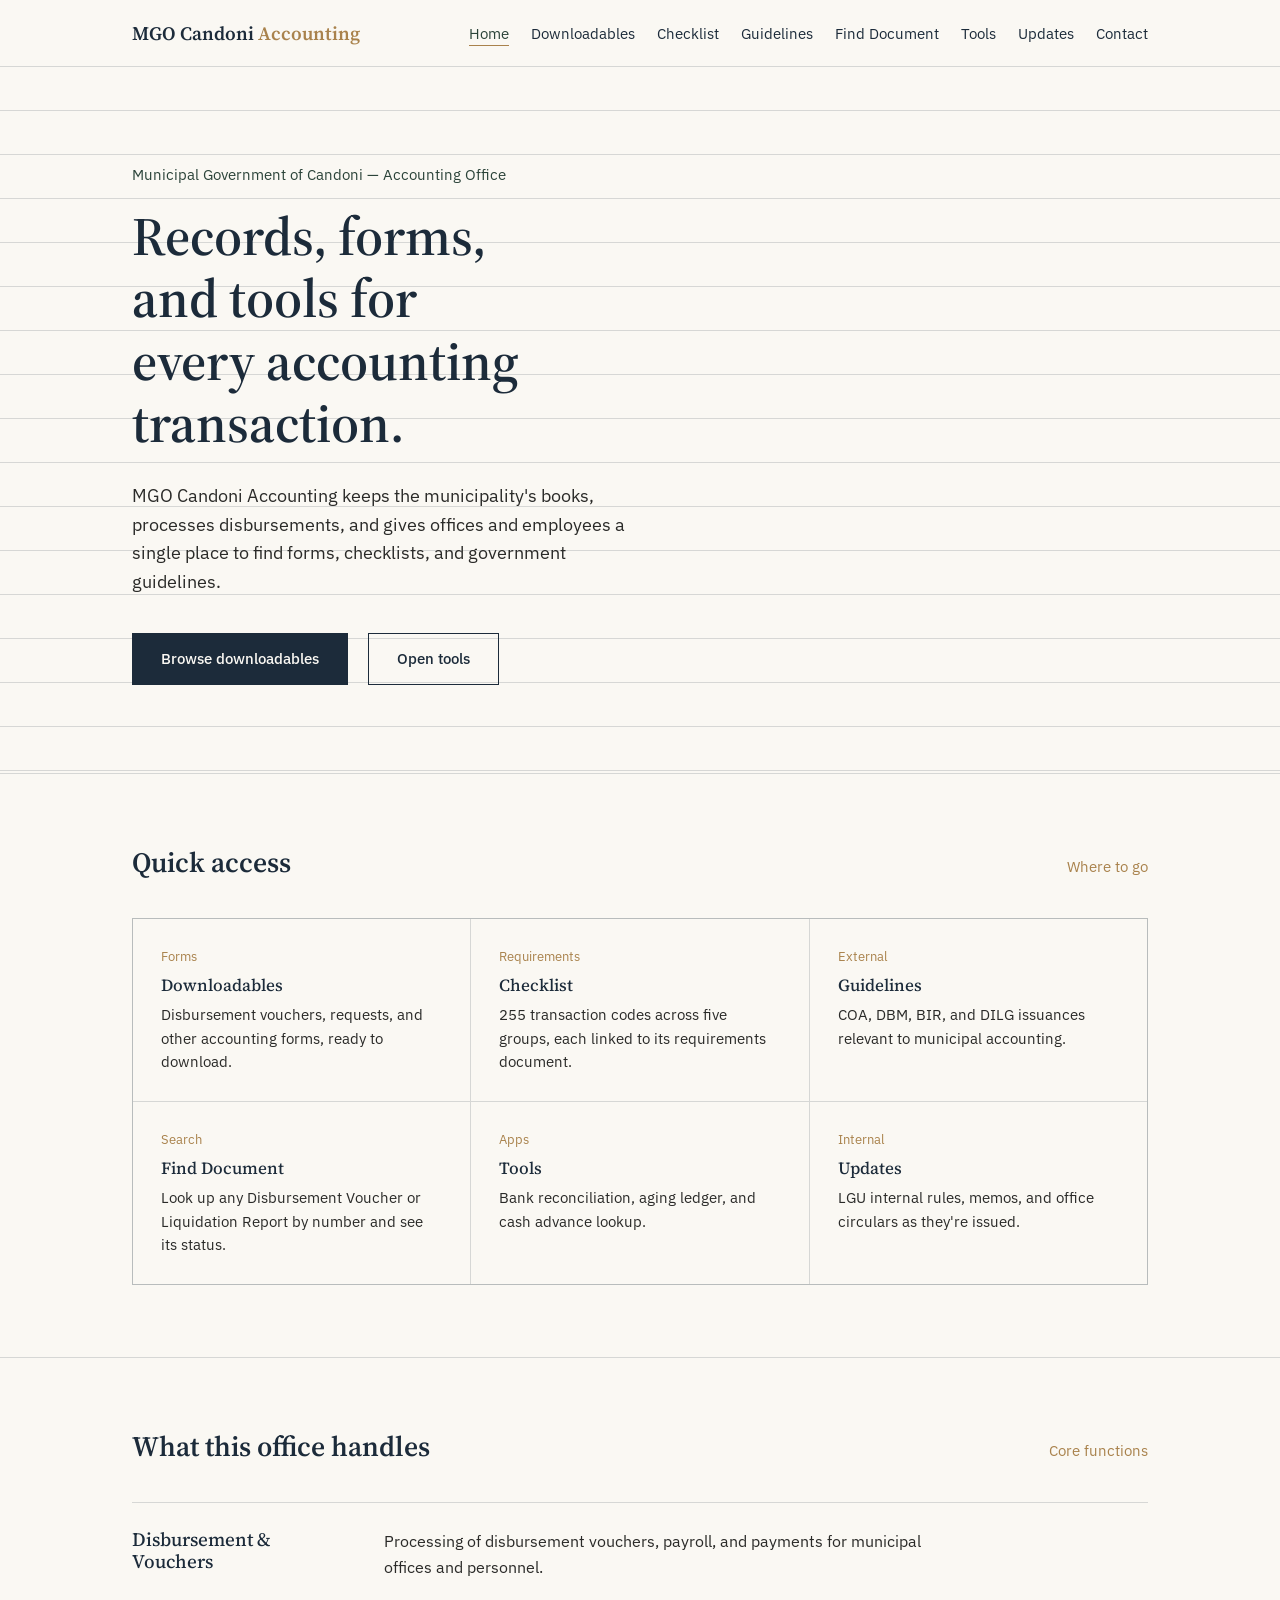
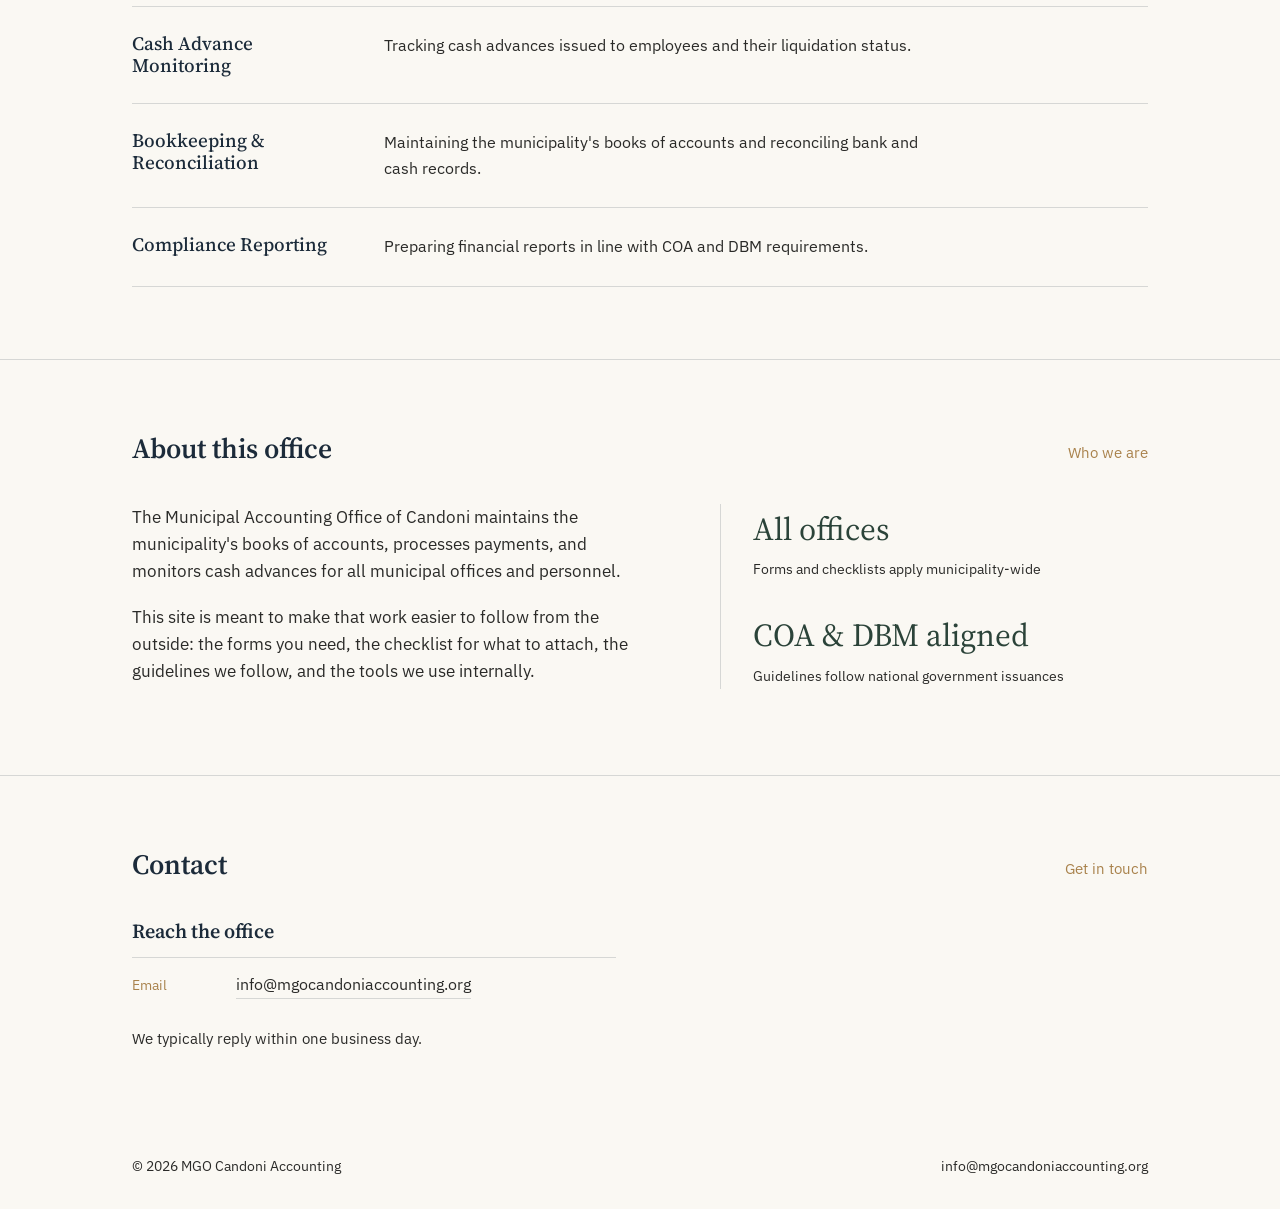
==== index.html @ 7f9f91d7 "Add files via upload" ====
<!DOCTYPE html>
<html lang="en">
<head>
<meta charset="UTF-8">
<meta name="viewport" content="width=device-width, initial-scale=1.0">
<title>MGO Candoni — Municipal Government Office, Accounting</title>
<link rel="preconnect" href="https://fonts.googleapis.com">
<link rel="preconnect" href="https://fonts.gstatic.com" crossorigin>
<link href="https://fonts.googleapis.com/css2?family=Source+Serif+4:opsz,wght@8..60,400;8..60,500;8..60,600&family=IBM+Plex+Sans:wght@400;500;600&display=swap" rel="stylesheet">
<link rel="stylesheet" href="styles.css">
</head>
<body>

<header>
  <div class="wrap">
    <a class="brand" href="index.html">MGO Candoni <span>Accounting</span></a>
    <button class="nav-toggle" aria-label="Toggle menu" aria-expanded="false">Menu</button>
    <nav class="primary-nav" aria-label="Primary">
      <ul>
        <li><a href="index.html" class="active">Home</a></li>
        <li><a href="downloadables.html">Downloadables</a></li>
        <li><a href="checklist.html">Checklist</a></li>
        <li><a href="guidelines.html">Guidelines</a></li>
        <li><a href="find-document.html">Find Document</a></li>
        <li><a href="tools.html">Tools</a></li>
        <li><a href="updates.html">Updates</a></li>
        <li><a href="#contact">Contact</a></li>
      </ul>
    </nav>
  </div>
</header>

<section class="hero">
  <div class="wrap">
    <div class="hero-eyebrow">Municipal Government of Candoni — Accounting Office</div>
    <h1>Records, forms, and tools for every accounting transaction.</h1>
    <p>MGO Candoni Accounting keeps the municipality's books, processes disbursements, and gives offices and employees a single place to find forms, checklists, and government guidelines.</p>
    <div class="hero-actions">
      <a class="btn" href="downloadables.html">Browse downloadables</a>
      <a class="btn btn-ghost" href="tools.html">Open tools</a>
    </div>
  </div>
</section>

<section id="quick-access">
  <div class="wrap">
    <div class="section-head">
      <h2>Quick access</h2>
      <span class="index">Where to go</span>
    </div>
    <div class="quick-grid">
      <a class="quick-item" href="downloadables.html">
        <span class="tag">Forms</span>
        <h3>Downloadables</h3>
        <p>Disbursement vouchers, requests, and other accounting forms, ready to download.</p>
      </a>
      <a class="quick-item" href="checklist.html">
        <span class="tag">Requirements</span>
        <h3>Checklist</h3>
        <p>255 transaction codes across five groups, each linked to its requirements document.</p>
      </a>
      <a class="quick-item" href="guidelines.html">
        <span class="tag">External</span>
        <h3>Guidelines</h3>
        <p>COA, DBM, BIR, and DILG issuances relevant to municipal accounting.</p>
      </a>
      <a class="quick-item" href="find-document.html">
        <span class="tag">Search</span>
        <h3>Find Document</h3>
        <p>Look up any Disbursement Voucher or Liquidation Report by number and see its status.</p>
      </a>
      <a class="quick-item" href="tools.html">
        <span class="tag">Apps</span>
        <h3>Tools</h3>
        <p>Bank reconciliation, aging ledger, and cash advance lookup.</p>
      </a>
      <a class="quick-item" href="updates.html">
        <span class="tag">Internal</span>
        <h3>Updates</h3>
        <p>LGU internal rules, memos, and office circulars as they're issued.</p>
      </a>
    </div>
  </div>
</section>

<section id="services">
  <div class="wrap">
    <div class="section-head">
      <h2>What this office handles</h2>
      <span class="index">Core functions</span>
    </div>
    <div class="services">
      <div class="row">
        <h3>Disbursement &amp; Vouchers</h3>
        <p>Processing of disbursement vouchers, payroll, and payments for municipal offices and personnel.</p>
      </div>
      <div class="row">
        <h3>Cash Advance Monitoring</h3>
        <p>Tracking cash advances issued to employees and their liquidation status.</p>
      </div>
      <div class="row">
        <h3>Bookkeeping &amp; Reconciliation</h3>
        <p>Maintaining the municipality's books of accounts and reconciling bank and cash records.</p>
      </div>
      <div class="row">
        <h3>Compliance Reporting</h3>
        <p>Preparing financial reports in line with COA and DBM requirements.</p>
      </div>
    </div>
  </div>
</section>

<section id="about">
  <div class="wrap">
    <div class="section-head">
      <h2>About this office</h2>
      <span class="index">Who we are</span>
    </div>
    <div class="about-grid">
      <div>
        <p>The Municipal Accounting Office of Candoni maintains the municipality's books of accounts, processes payments, and monitors cash advances for all municipal offices and personnel.</p>
        <p>This site is meant to make that work easier to follow from the outside: the forms you need, the checklist for what to attach, the guidelines we follow, and the tools we use internally.</p>
      </div>
      <div class="figures">
        <div class="figure">
          <span class="num">All offices</span>
          <span class="label">Forms and checklists apply municipality-wide</span>
        </div>
        <div class="figure">
          <span class="num">COA &amp; DBM aligned</span>
          <span class="label">Guidelines follow national government issuances</span>
        </div>
      </div>
    </div>
  </div>
</section>

<section id="contact">
  <div class="wrap">
    <div class="section-head">
      <h2>Contact</h2>
      <span class="index">Get in touch</span>
    </div>
    <div class="contact-inner">
      <div class="contact-card">
        <h3>Reach the office</h3>
        <div class="contact-line">
          <span class="k">Email</span>
          <a href="mailto:info@mgocandoniaccounting.org">info@mgocandoniaccounting.org</a>
        </div>
        <p class="contact-note">We typically reply within one business day.</p>
      </div>
    </div>
  </div>
</section>

<footer>
  <div class="wrap">
    <span>&copy; <span id="year"></span> MGO Candoni Accounting</span>
    <span>info@mgocandoniaccounting.org</span>
  </div>
</footer>

<script src="main.js"></script>
</body>
</html>
---- styles.css ----
/* ===== MGO Candoni — shared styles ===== */

:root{
  --paper:#FAF8F3;
  --ink:#1C2B3A;
  --ledger-green:#2B4339;
  --brass:#A9824C;
  --charcoal:#2A2A28;
  --rule:rgba(28,43,58,0.16);
  --rule-strong:rgba(28,43,58,0.28);
  --tag-bg:rgba(43,67,57,0.08);
}

*{box-sizing:border-box; margin:0; padding:0;}
html{scroll-behavior:smooth;}
body{
  background:var(--paper);
  color:var(--charcoal);
  font-family:'IBM Plex Sans', sans-serif;
  font-size:17px;
  line-height:1.6;
}
h1,h2,h3{
  font-family:'Source Serif 4', serif;
  color:var(--ink);
  font-weight:600;
  line-height:1.15;
}
a{color:inherit;}
img{max-width:100%; display:block;}
button{font-family:inherit;}

.wrap{
  max-width:1080px;
  margin:0 auto;
  padding:0 32px;
}

/* ---- Header / Nav ---- */
header{
  border-bottom:1px solid var(--rule);
  background:var(--paper);
  position:sticky;
  top:0;
  z-index:20;
}
header .wrap{
  display:flex;
  align-items:center;
  justify-content:space-between;
  padding-top:18px;
  padding-bottom:18px;
  gap:24px;
}
.brand{
  font-family:'Source Serif 4', serif;
  font-size:19px;
  font-weight:600;
  color:var(--ink);
  text-decoration:none;
  white-space:nowrap;
}
.brand span{color:var(--brass);}

nav.primary-nav ul{
  list-style:none;
  display:flex;
  gap:22px;
  flex-wrap:wrap;
  justify-content:flex-end;
}
nav.primary-nav a{
  text-decoration:none;
  font-size:14.5px;
  color:var(--ink);
  border-bottom:1px solid transparent;
  padding-bottom:2px;
  white-space:nowrap;
  transition:border-color 0.2s ease, color 0.2s ease;
}
nav.primary-nav a:hover,
nav.primary-nav a.active{
  border-color:var(--brass);
}
nav.primary-nav a.active{color:var(--ledger-green);}

.nav-toggle{
  display:none;
  background:none;
  border:1px solid var(--ink);
  padding:8px 12px;
  font-size:14px;
  color:var(--ink);
  cursor:pointer;
}

@media (max-width:860px){
  nav.primary-nav{
    display:none;
    width:100%;
    order:3;
  }
  nav.primary-nav.open{display:block;}
  nav.primary-nav ul{
    flex-direction:column;
    gap:0;
    justify-content:flex-start;
  }
  nav.primary-nav li{
    border-top:1px solid var(--rule);
  }
  nav.primary-nav a{
    display:block;
    padding:14px 0;
  }
  header .wrap{flex-wrap:wrap;}
  .nav-toggle{display:block;}
}

/* ---- Page header (sub-pages) ---- */
.page-header{
  padding:56px 0 44px;
  border-bottom:1px solid var(--rule);
}
.page-header .eyebrow{
  font-size:14.5px;
  color:var(--ledger-green);
  margin-bottom:14px;
}
.page-header h1{
  font-size:clamp(30px, 4.5vw, 44px);
  max-width:20ch;
  margin-bottom:16px;
}
.page-header p{
  max-width:60ch;
  font-size:17px;
  color:var(--charcoal);
}

/* ---- Home hero ---- */
.hero{
  position:relative;
  padding:96px 0 88px;
  overflow:hidden;
  background:
    repeating-linear-gradient(
      to bottom,
      transparent 0px,
      transparent 43px,
      var(--rule) 43px,
      var(--rule) 44px
    );
}
.hero .wrap{position:relative;}
.hero-eyebrow{font-size:15px; color:var(--ledger-green); margin-bottom:18px;}
.hero h1{font-size:clamp(34px, 5vw, 54px); max-width:15ch; margin-bottom:28px;}
.hero p{max-width:46ch; font-size:18px; color:var(--charcoal); margin-bottom:36px;}
.hero-actions{display:flex; gap:20px; flex-wrap:wrap; align-items:center;}

/* ---- Buttons ---- */
.btn{
  display:inline-block;
  padding:13px 28px;
  font-size:15px;
  font-weight:500;
  text-decoration:none;
  border:1px solid var(--ink);
  color:var(--paper);
  background:var(--ink);
  transition:background 0.2s ease, color 0.2s ease, border-color 0.2s ease;
  cursor:pointer;
}
.btn:hover{background:var(--ledger-green); border-color:var(--ledger-green);}
.btn-ghost{background:transparent; color:var(--ink);}
.btn-ghost:hover{background:var(--ink); color:var(--paper);}
.btn-small{padding:9px 18px; font-size:13.5px;}

/* ---- Section rhythm ---- */
section{padding:72px 0; border-bottom:1px solid var(--rule);}
section:last-of-type{border-bottom:none;}
.section-head{
  display:flex;
  justify-content:space-between;
  align-items:baseline;
  gap:24px;
  margin-bottom:40px;
  flex-wrap:wrap;
}
.section-head h2{font-size:28px;}
.section-head .index{font-size:14.5px; color:var(--brass);}

/* ---- Home: services rows ---- */
.services{width:100%; border-collapse:collapse;}
.services .row{
  display:grid;
  grid-template-columns:220px 1fr;
  gap:32px;
  padding:26px 0;
  border-top:1px solid var(--rule);
}
.services .row:last-child{border-bottom:1px solid var(--rule);}
.services h3{font-size:19px; font-weight:500;}
.services p{color:var(--charcoal); max-width:56ch; font-size:16px;}

/* ---- Home: about ---- */
.about-grid{display:grid; grid-template-columns:1.1fr 0.9fr; gap:64px; align-items:start;}
.about-grid p{margin-bottom:18px; max-width:52ch; font-size:17px;}
.figures{border-left:1px solid var(--rule); padding-left:32px;}
.figure{margin-bottom:28px;}
.figure:last-child{margin-bottom:0;}
.figure .num{font-family:'Source Serif 4', serif; font-size:32px; color:var(--ledger-green); display:block;}
.figure .label{font-size:14px; color:var(--charcoal);}

/* ---- Quick links grid (home) ---- */
.quick-grid{
  display:grid;
  grid-template-columns:repeat(3, 1fr);
  gap:1px;
  background:var(--rule);
  border:1px solid var(--rule);
}
.quick-item{
  background:var(--paper);
  padding:28px;
  text-decoration:none;
  display:flex;
  flex-direction:column;
  gap:8px;
  transition:background 0.2s ease;
}
.quick-item:hover{background:var(--tag-bg);}
.quick-item h3{font-size:17px; font-weight:500;}
.quick-item p{font-size:14.5px; color:var(--charcoal);}
.quick-item .tag{font-size:13px; color:var(--brass);}

@media (max-width:720px){
  .quick-grid{grid-template-columns:1fr;}
}

/* ---- Contact ---- */
.contact-inner{display:grid; grid-template-columns:1fr 1fr; gap:48px;}
.contact-card h3{font-size:20px; margin-bottom:14px;}
.contact-line{
  display:flex; gap:14px; padding:14px 0;
  border-top:1px solid var(--rule);
  font-size:16px; align-items:baseline;
}
.contact-line:last-child{border-bottom:1px solid var(--rule);}
.contact-line .k{width:90px; color:var(--brass); font-size:14px; flex-shrink:0;}
.contact-line a{text-decoration:none; border-bottom:1px solid var(--rule);}
.contact-line a:hover{border-color:var(--ink);}
.contact-note{font-size:15px; color:var(--charcoal); padding-top:14px;}

@media (max-width:720px){
  .about-grid{grid-template-columns:1fr;}
  .figures{border-left:none; border-top:1px solid var(--rule); padding-left:0; padding-top:24px;}
  .services .row{grid-template-columns:1fr; gap:8px;}
  .contact-inner{grid-template-columns:1fr;}
  .hero{padding:64px 0 56px;}
  section{padding:56px 0;}
}

/* ---- Footer ---- */
footer{padding:32px 0; font-size:14px; color:var(--charcoal);}
footer .wrap{
  display:flex; justify-content:space-between; flex-wrap:wrap; gap:12px;
}

/* ===================================================
   Downloadables / Checklist / Guidelines / Updates
   ================================================= */

.filter-bar{
  display:flex;
  gap:12px;
  flex-wrap:wrap;
  margin-bottom:36px;
}
.filter-chip{
  border:1px solid var(--rule-strong);
  background:transparent;
  padding:8px 16px;
  font-size:14px;
  color:var(--ink);
  cursor:pointer;
  transition:background 0.15s ease, color 0.15s ease, border-color 0.15s ease;
}
.filter-chip:hover{border-color:var(--ink);}
.filter-chip.active{background:var(--ink); color:var(--paper); border-color:var(--ink);}

.item-list{border-top:1px solid var(--rule);}
.item-row{
  display:grid;
  grid-template-columns:1fr auto auto;
  gap:20px;
  align-items:center;
  padding:22px 0;
  border-bottom:1px solid var(--rule);
}
.item-row .meta h3{font-size:17px; font-weight:500; margin-bottom:6px;}
.item-row .meta p{font-size:14.5px; color:var(--charcoal);}
.item-row .cat{
  font-size:12.5px;
  color:var(--ledger-green);
  background:var(--tag-bg);
  padding:4px 10px;
  white-space:nowrap;
  align-self:start;
}
.item-row .filetype{
  font-size:13px;
  color:var(--brass);
  white-space:nowrap;
}

@media (max-width:720px){
  .item-row{grid-template-columns:1fr; gap:10px;}
  .item-row .cat, .item-row .filetype{justify-self:start;}
}

/* ---- Checklist accordion ---- */
.checklist-group{
  border-top:1px solid var(--rule);
}
.checklist-group summary{
  list-style:none;
  cursor:pointer;
  padding:22px 0;
  display:flex;
  justify-content:space-between;
  align-items:center;
  border-bottom:1px solid var(--rule);
  font-family:'Source Serif 4', serif;
  font-size:19px;
  color:var(--ink);
}
.checklist-group summary::-webkit-details-marker{display:none;}
.checklist-group summary::after{
  content:"+";
  font-family:'IBM Plex Sans', sans-serif;
  font-size:22px;
  color:var(--brass);
}
.checklist-group[open] summary::after{content:"–";}
.checklist-body{padding:8px 0 28px;}
.checklist-body ul{list-style:none;}
.checklist-body li{
  display:flex;
  gap:12px;
  padding:10px 0;
  font-size:15.5px;
  border-bottom:1px dashed var(--rule);
  align-items:flex-start;
}
.checklist-body li:last-child{border-bottom:none;}
.checklist-body input[type="checkbox"]{
  margin-top:4px;
  accent-color:var(--ledger-green);
  width:16px; height:16px;
  flex-shrink:0;
}

/* ---- Guidelines / Updates cards ---- */
.gov-grid{
  display:grid;
  grid-template-columns:repeat(2, 1fr);
  gap:1px;
  background:var(--rule);
  border:1px solid var(--rule);
}
.gov-card{
  background:var(--paper);
  padding:28px;
}
.gov-card h3{font-size:18px; margin-bottom:8px;}
.gov-card p{font-size:14.5px; color:var(--charcoal); margin-bottom:14px;}
.gov-card a{
  font-size:14px;
  color:var(--ledger-green);
  text-decoration:none;
  border-bottom:1px solid var(--rule-strong);
}
.gov-card a:hover{border-color:var(--ledger-green);}

@media (max-width:720px){
  .gov-grid{grid-template-columns:1fr;}
}

/* ---- Search (Find Document) ---- */
.search-box{
  display:flex;
  border:1px solid var(--ink);
  margin-bottom:36px;
}
.search-box input{
  flex:1;
  border:none;
  background:transparent;
  padding:15px 18px;
  font-size:16px;
  font-family:inherit;
  color:var(--charcoal);
}
.search-box input:focus{outline:none;}
.search-box button{
  border:none;
  background:var(--ink);
  color:var(--paper);
  padding:0 24px;
  font-size:14.5px;
  cursor:pointer;
}
.search-box button:hover{background:var(--ledger-green);}
.search-meta{font-size:14px; color:var(--brass); margin-bottom:20px;}
.no-results{
  padding:40px 0;
  color:var(--charcoal);
  font-size:15.5px;
}

/* ---- Tools page ---- */
.tool-nav{
  display:flex;
  gap:12px;
  flex-wrap:wrap;
  margin-bottom:48px;
  border-bottom:1px solid var(--rule);
  padding-bottom:24px;
}
.tool-tab{
  border:1px solid var(--rule-strong);
  background:transparent;
  padding:10px 20px;
  font-size:14.5px;
  color:var(--ink);
  cursor:pointer;
}
.tool-tab.active{background:var(--ink); color:var(--paper); border-color:var(--ink);}
.tool-panel{display:none;}
.tool-panel.active{display:block;}

.tool-intro{max-width:64ch; color:var(--charcoal); font-size:15.5px; margin-bottom:32px;}
.tool-intro strong{color:var(--ink);}

.field-grid{
  display:grid;
  grid-template-columns:1fr 1fr;
  gap:24px;
  margin-bottom:28px;
}
.field{
  display:flex;
  flex-direction:column;
  gap:8px;
}
.field label{font-size:14px; color:var(--brass);}
.field input{
  border:none;
  border-bottom:1px solid var(--rule-strong);
  background:transparent;
  padding:10px 2px;
  font-size:16px;
  font-family:inherit;
  color:var(--charcoal);
}
.field input:focus{outline:none; border-color:var(--ink);}

@media (max-width:640px){
  .field-grid{grid-template-columns:1fr;}
}

.result-panel{
  margin-top:32px;
  padding:28px;
  background:var(--tag-bg);
  border-left:3px solid var(--ledger-green);
  display:none;
}
.result-panel.show{display:block;}
.result-panel .result-row{
  display:flex;
  justify-content:space-between;
  padding:8px 0;
  font-size:15.5px;
  border-bottom:1px dashed var(--rule);
}
.result-panel .result-row:last-child{border-bottom:none; font-weight:600; color:var(--ink); padding-top:14px;}

/* Aging ledger table */
.ledger-table{width:100%; border-collapse:collapse; margin-bottom:20px;}
.ledger-table th{
  text-align:left;
  font-size:13px;
  color:var(--brass);
  font-weight:500;
  padding:10px 8px;
  border-bottom:1px solid var(--rule-strong);
}
.ledger-table td{
  padding:10px 8px;
  border-bottom:1px solid var(--rule);
  font-size:15px;
}
.ledger-table input{
  width:100%;
  border:none;
  background:transparent;
  font-family:inherit;
  font-size:15px;
  color:var(--charcoal);
  padding:6px 4px;
}
.ledger-table input:focus{outline:none; background:var(--tag-bg);}
.bucket-tag{
  font-size:12.5px;
  padding:3px 9px;
  background:var(--tag-bg);
  color:var(--ledger-green);
}
.bucket-tag.warn{color:#8A5A2B;}
.bucket-tag.danger{color:#9C3B2E;}

.aging-summary{
  display:grid;
  grid-template-columns:repeat(4, 1fr);
  gap:1px;
  background:var(--rule);
  border:1px solid var(--rule);
  margin-top:24px;
}
.aging-summary div{
  background:var(--paper);
  padding:18px;
  text-align:left;
}
.aging-summary .amt{font-family:'Source Serif 4', serif; font-size:22px; color:var(--ink); display:block;}
.aging-summary .lbl{font-size:12.5px; color:var(--charcoal);}

@media (max-width:720px){
  .aging-summary{grid-template-columns:repeat(2, 1fr);}
}

/* Advances search */
.notice-box{
  border:1px solid var(--rule-strong);
  background:var(--tag-bg);
  padding:20px 24px;
  font-size:14.5px;
  color:var(--charcoal);
  margin-bottom:32px;
}
.notice-box strong{color:var(--ink);}

.adv-table{width:100%; border-collapse:collapse;}
.adv-table th{
  text-align:left;
  font-size:13px;
  color:var(--brass);
  font-weight:500;
  padding:12px 10px;
  border-bottom:1px solid var(--rule-strong);
}
.adv-table td{
  padding:12px 10px;
  border-bottom:1px solid var(--rule);
  font-size:15px;
}
.adv-table tr.overdue td:last-child{color:#9C3B2E;}

/* ---- Checklist page (code / desc / link table) ---- */
.group-grid{
  display:grid;
  grid-template-columns:repeat(auto-fit, minmax(190px, 1fr));
  gap:1px;
  background:var(--rule);
  border:1px solid var(--rule);
  margin-bottom:32px;
}
.group-btn{
  background:var(--paper);
  border:none;
  padding:20px 18px;
  text-align:left;
  font-family:'Source Serif 4', serif;
  font-size:16.5px;
  color:var(--ink);
  cursor:pointer;
  transition:background 0.15s ease, color 0.15s ease;
}
.group-btn:hover{background:var(--tag-bg);}
.group-btn.active{background:var(--ink); color:var(--paper);}
.group-btn .count{
  display:block;
  font-family:'IBM Plex Sans', sans-serif;
  font-size:12.5px;
  color:var(--brass);
  margin-top:6px;
}
.group-btn.active .count{color:#D9C39A;}

.code-table{width:100%; border-collapse:collapse;}
.code-table thead th{
  text-align:left;
  font-size:13px;
  color:var(--brass);
  font-weight:500;
  padding:10px 12px;
  border-bottom:1px solid var(--rule-strong);
}
.code-table td{
  padding:12px;
  border-bottom:1px solid var(--rule);
  font-size:15px;
  vertical-align:top;
}
.code-table td.code-cell{
  font-family:'IBM Plex Sans', sans-serif;
  color:var(--ledger-green);
  font-weight:500;
  white-space:nowrap;
  width:80px;
}
.code-table td.link-cell{white-space:nowrap; width:70px;}
.code-table a.open-link{
  color:var(--brass);
  text-decoration:none;
  border-bottom:1px solid var(--rule-strong);
  font-size:14px;
}
.code-table a.open-link:hover{border-color:var(--brass);}
.code-table a.disabled-link{
  color:var(--rule-strong);
  text-decoration:none;
  font-size:14px;
  cursor:default;
  pointer-events:none;
}
.code-table tbody tr:hover{background:var(--tag-bg);}

.checklist-toolbar{
  display:flex;
  gap:16px;
  align-items:center;
  margin-bottom:20px;
  flex-wrap:wrap;
}
.checklist-toolbar .search-box{flex:1; min-width:240px; margin-bottom:0;}
.checklist-count{font-size:14px; color:var(--charcoal); white-space:nowrap;}

@media (max-width:720px){
  .code-table thead{display:none;}
  .code-table tr{display:block; border-bottom:1px solid var(--rule); padding:12px 0;}
  .code-table td{display:block; border-bottom:none; padding:4px 0;}
  .code-table td.code-cell::before{content:"Code "; color:var(--brass);}
}

/* ---- DV / LR lookup (Find Document) ---- */
.dv-row{
  display:flex;
  gap:20px;
  align-items:flex-end;
  flex-wrap:wrap;
  margin-bottom:20px;
}
.dv-row .field{flex:1 1 240px;}
.dv-row .field.narrow{flex:0 1 160px;}
.dv-tool select{
  width:100%;
  border:none;
  border-bottom:1px solid var(--rule-strong);
  background:transparent;
  padding:10px 2px;
  font-size:16px;
  font-family:inherit;
  color:var(--charcoal);
}
.dv-tool select:focus{outline:none; border-color:var(--ink);}

.dv-tool table.table{width:100%; border-collapse:collapse; margin-top:28px;}
.dv-tool table.table thead th{
  text-align:left;
  font-size:13px;
  color:var(--brass);
  font-weight:500;
  padding:10px 12px;
  border-bottom:1px solid var(--rule-strong);
  background:transparent;
}
.dv-tool table.table td{
  padding:12px;
  border-bottom:1px solid var(--rule);
  font-size:14.5px;
  vertical-align:top;
}
.dv-tool table.table tbody tr:nth-child(even){background:var(--tag-bg);}

.dv-tool .badge{
  display:inline-block;
  padding:4px 10px;
  font-size:12.5px;
  font-weight:500;
}
.dv-tool .badge.ok{background:var(--tag-bg); color:var(--ledger-green); border:1px solid rgba(43,67,57,0.25);}
.dv-tool .badge.warn{background:rgba(169,130,74,0.12); color:#8A5A2B; border:1px solid rgba(169,130,74,0.3);}
.dv-tool .badge.err{background:rgba(156,59,46,0.1); color:#9C3B2E; border:1px solid rgba(156,59,46,0.3);}

@media (max-width:720px){
  .dv-tool table.table thead{display:none;}
  .dv-tool table.table tr{display:block; border-bottom:1px solid var(--rule); padding:10px 0;}
  .dv-tool table.table td{display:block; border-bottom:none; padding:3px 0;}
}

/* ---- Embedded external tools (iframes) ---- */
.tool-frame-wrap{
  border:1px solid var(--rule);
  background:#fff;
}
.tool-frame-wrap iframe{
  display:block;
  width:100%;
  height:820px;
  border:0;
}
.ext-link{
  display:inline-block;
  margin-top:14px;
  font-size:14px;
  color:var(--ledger-green);
  text-decoration:none;
  border-bottom:1px solid var(--rule-strong);
}
.ext-link:hover{border-color:var(--ledger-green);}

/* Reduced motion */
@media (prefers-reduced-motion: reduce){
  html{scroll-behavior:auto;}
  *{transition:none !important;}
}

:focus-visible{outline:2px solid var(--brass); outline-offset:2px;}
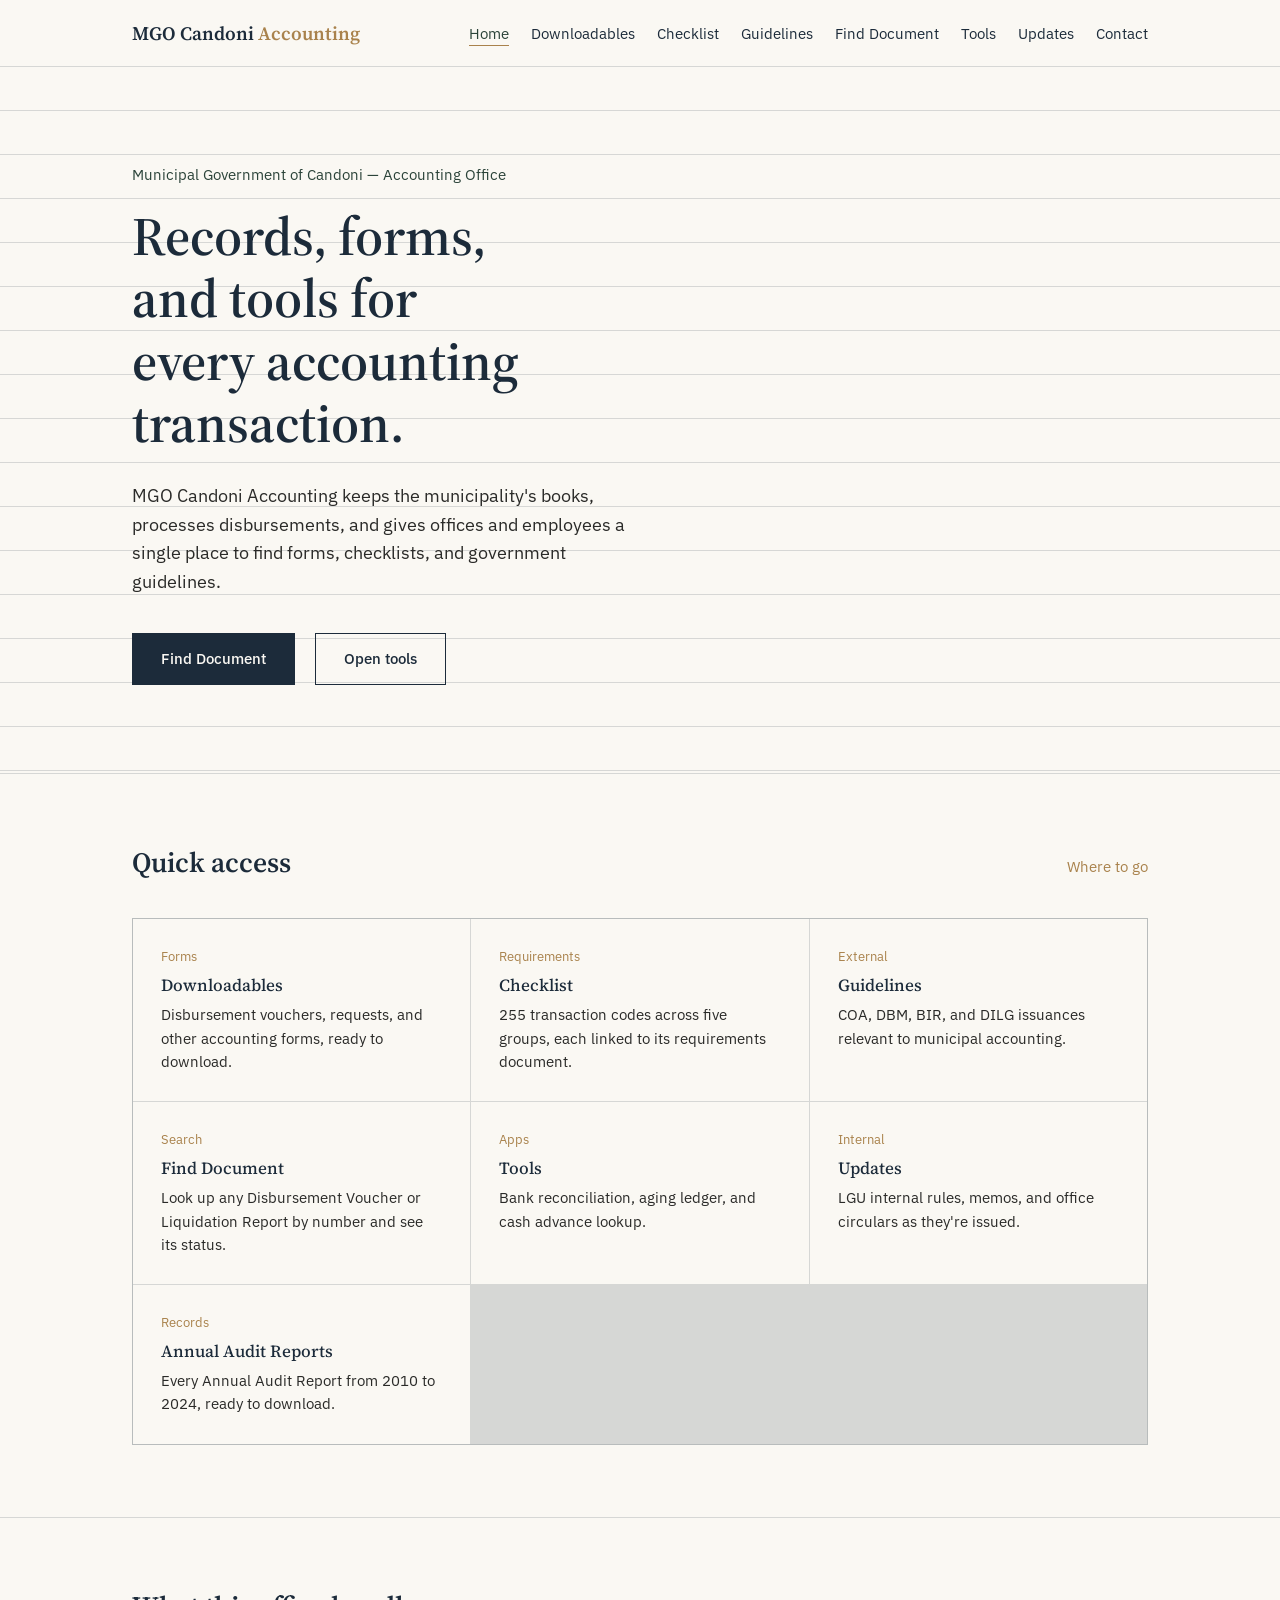
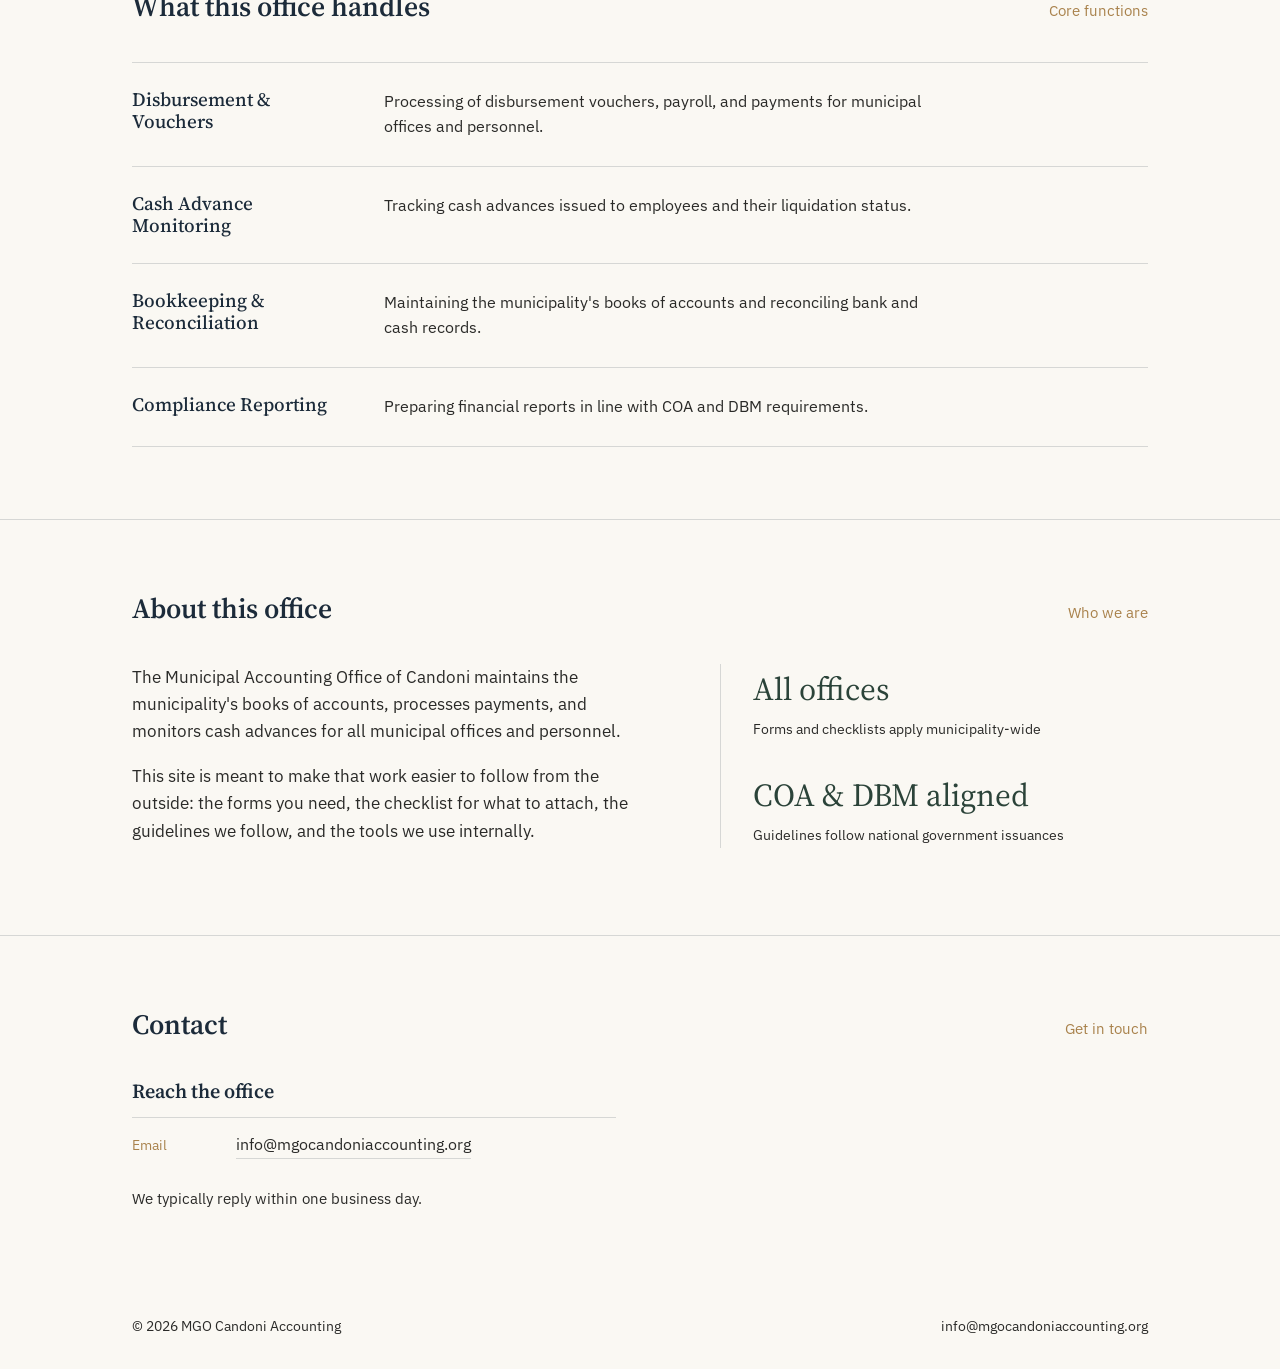
==== commit b3d771cc: "Update index.html" ====
--- a/index.html
+++ b/index.html
@@ -36,7 +36,7 @@
     <h1>Records, forms, and tools for every accounting transaction.</h1>
     <p>MGO Candoni Accounting keeps the municipality's books, processes disbursements, and gives offices and employees a single place to find forms, checklists, and government guidelines.</p>
     <div class="hero-actions">
-      <a class="btn" href="downloadables.html">Browse downloadables</a>
+      <a class="btn" href="find-document.html">Find Document</a>
       <a class="btn btn-ghost" href="tools.html">Open tools</a>
     </div>
   </div>
@@ -78,6 +78,11 @@
         <span class="tag">Internal</span>
         <h3>Updates</h3>
         <p>LGU internal rules, memos, and office circulars as they're issued.</p>
+      </a>
+      <a class="quick-item" href="audits.html">
+        <span class="tag">Records</span>
+        <h3>Annual Audit Reports</h3>
+        <p>Every Annual Audit Report from 2010 to 2024, ready to download.</p>
       </a>
     </div>
   </div>
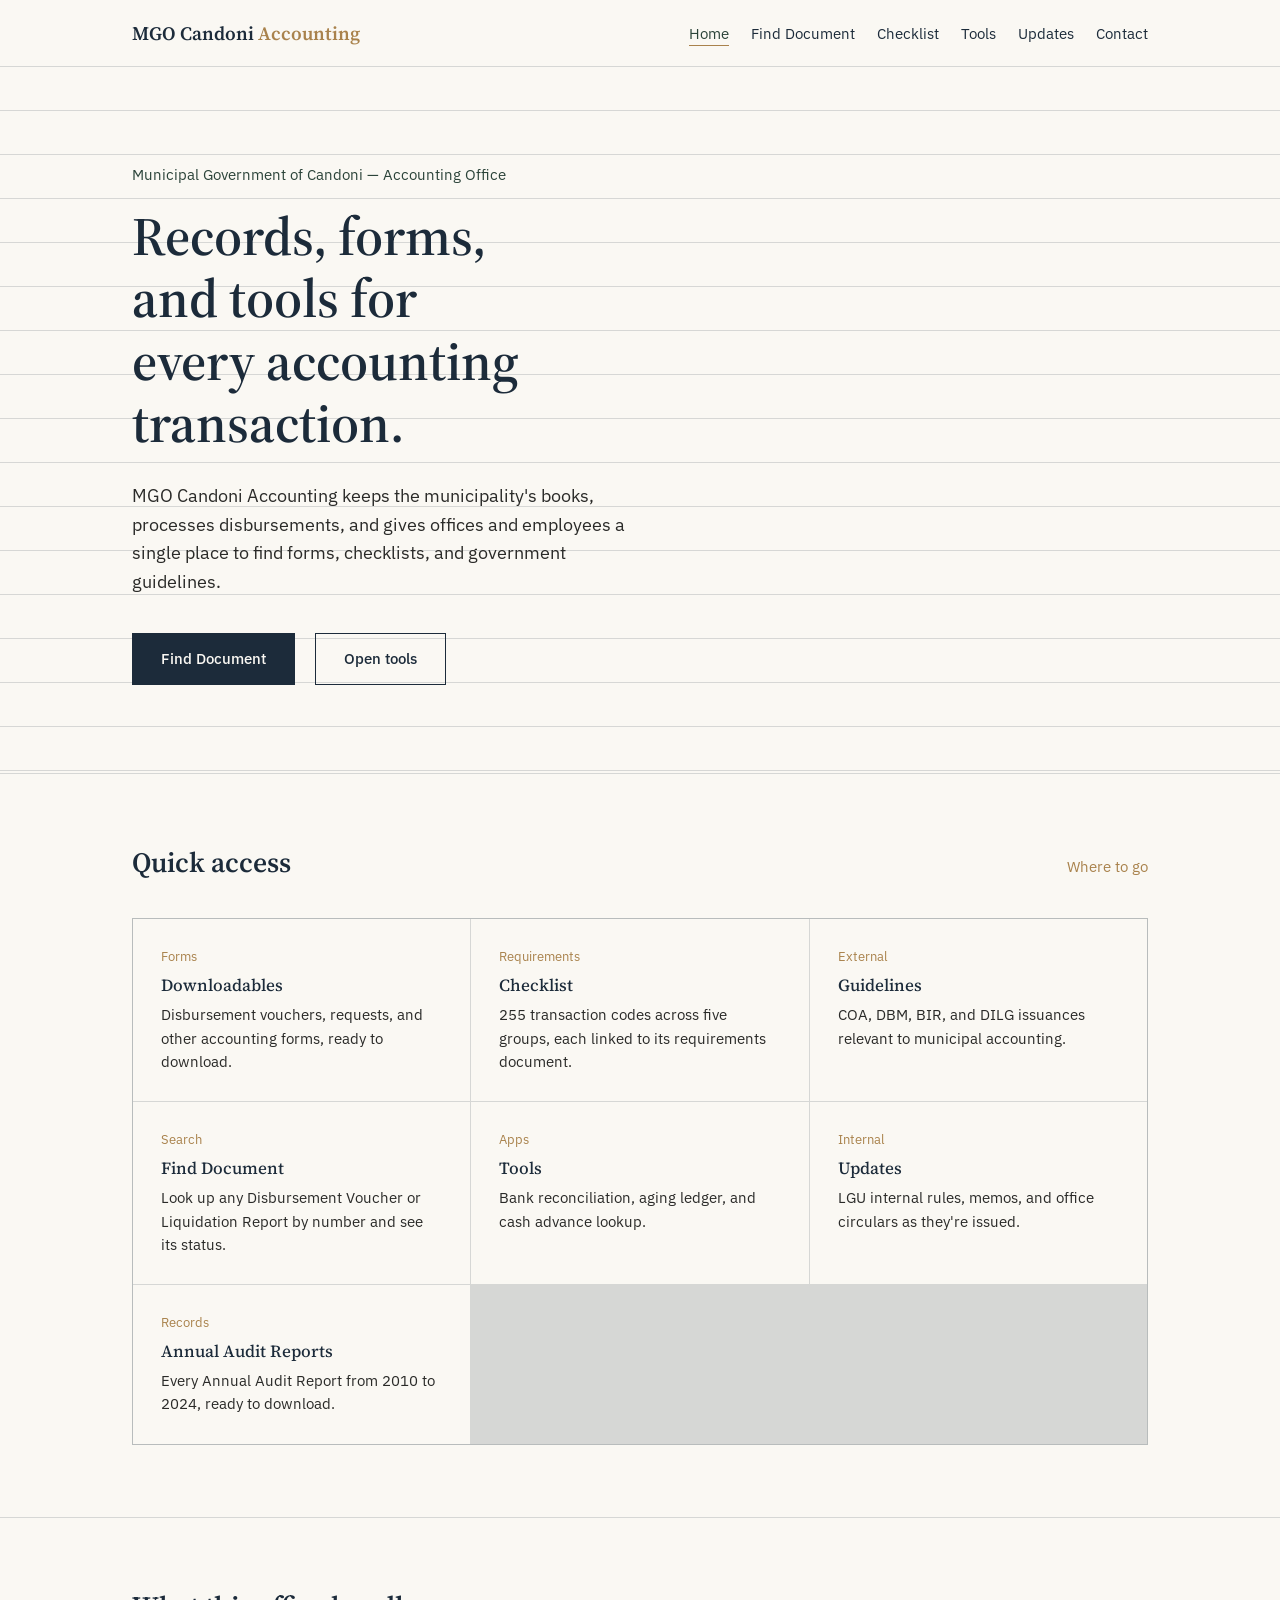
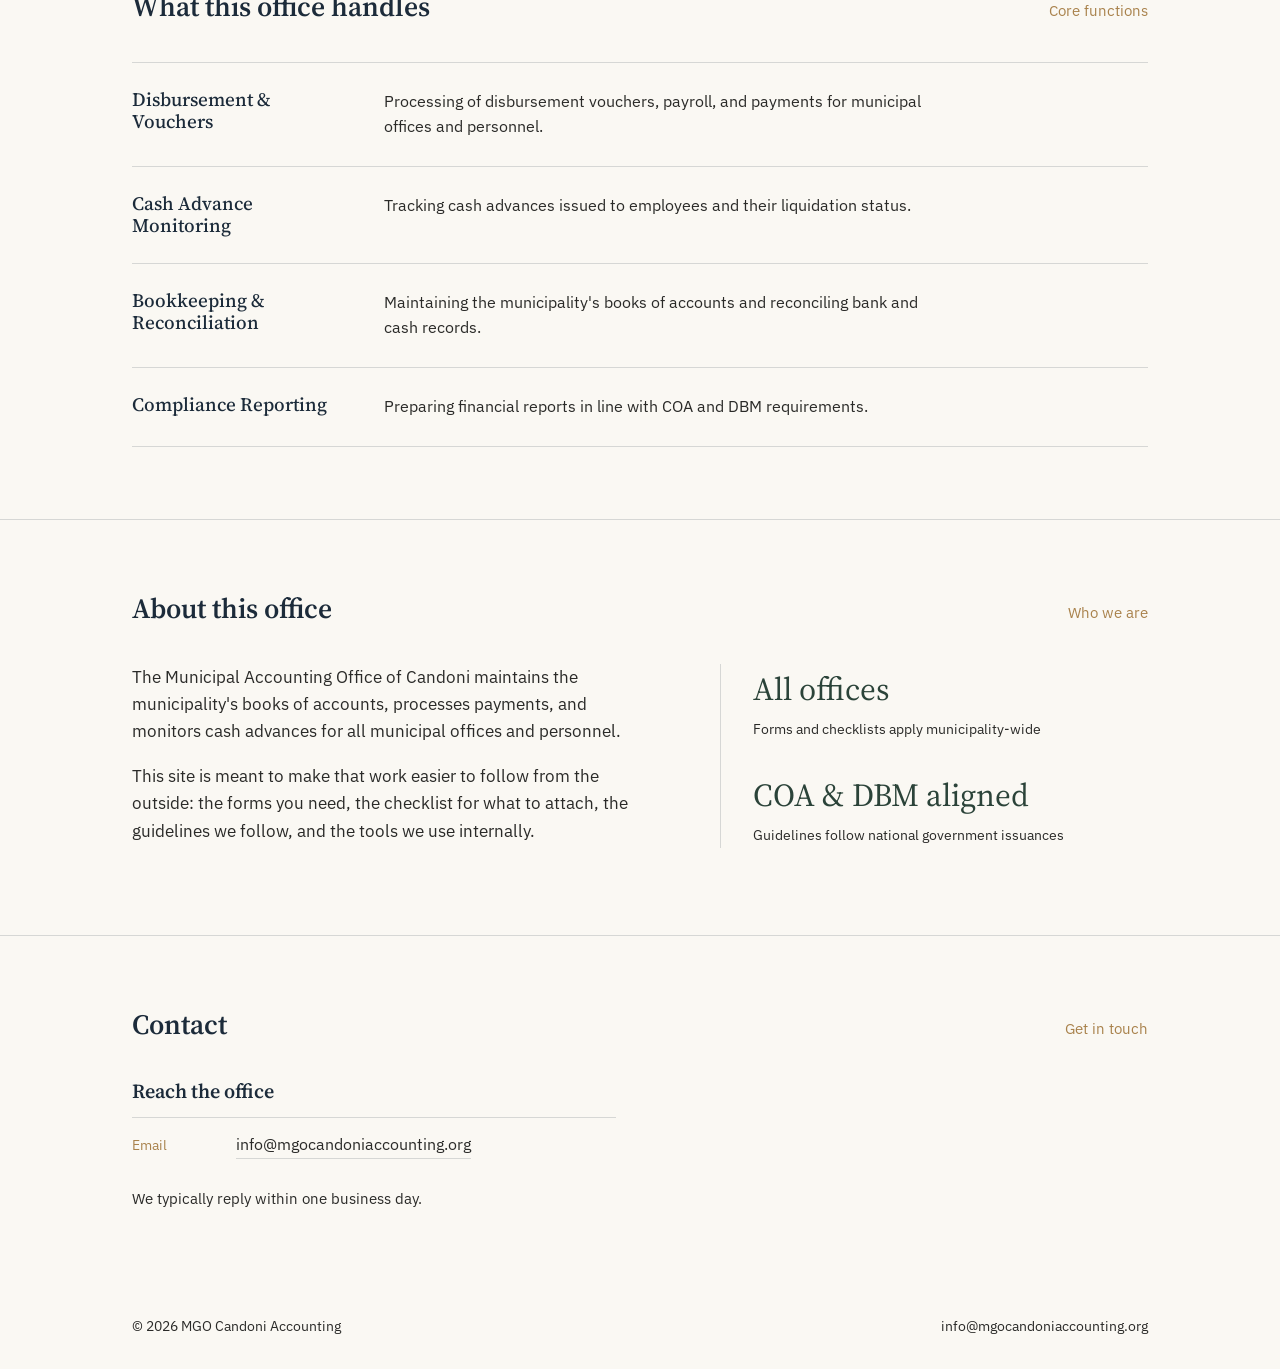
==== commit 0b58306a: "Update index.html" ====
--- a/index.html
+++ b/index.html
@@ -18,13 +18,11 @@
     <nav class="primary-nav" aria-label="Primary">
       <ul>
         <li><a href="index.html" class="active">Home</a></li>
-        <li><a href="downloadables.html">Downloadables</a></li>
+        <li><a href="find-document.html">Find Document</a></li>
         <li><a href="checklist.html">Checklist</a></li>
-        <li><a href="guidelines.html">Guidelines</a></li>
-        <li><a href="find-document.html">Find Document</a></li>
         <li><a href="tools.html">Tools</a></li>
         <li><a href="updates.html">Updates</a></li>
-        <li><a href="#contact">Contact</a></li>
+        <li><a href="index.html#contact">Contact</a></li>
       </ul>
     </nav>
   </div>
--- a/styles.css
+++ b/styles.css
@@ -732,6 +732,48 @@
 }
 .ext-link:hover{border-color:var(--ledger-green);}
 
+/* ---- Large launch tile (opens external tool in new tab) ---- */
+.launch-tile{
+  display:flex;
+  flex-direction:row;
+  align-items:center;
+  justify-content:space-between;
+  gap:24px;
+  width:100%;
+  padding:40px 44px;
+  border:1px solid var(--rule-strong);
+  background:var(--paper);
+  text-decoration:none;
+  color:var(--ink);
+  transition:background 0.15s ease, border-color 0.15s ease;
+}
+.launch-tile:hover{background:var(--tag-bg); border-color:var(--ink);}
+.launch-tile-text{
+  display:flex;
+  flex-direction:column;
+  gap:8px;
+}
+.launch-tile-icon{
+  font-size:34px;
+  color:var(--brass);
+  line-height:1;
+  flex-shrink:0;
+}
+.launch-tile-title{
+  font-family:'Source Serif 4', serif;
+  font-size:22px;
+  line-height:1.25;
+}
+.launch-tile-sub{
+  font-size:13px;
+  color:var(--charcoal);
+}
+
+@media (max-width:640px){
+  .launch-tile{flex-direction:row; padding:28px 24px;}
+  .launch-tile-title{font-size:19px;}
+}
+
 /* Reduced motion */
 @media (prefers-reduced-motion: reduce){
   html{scroll-behavior:auto;}
